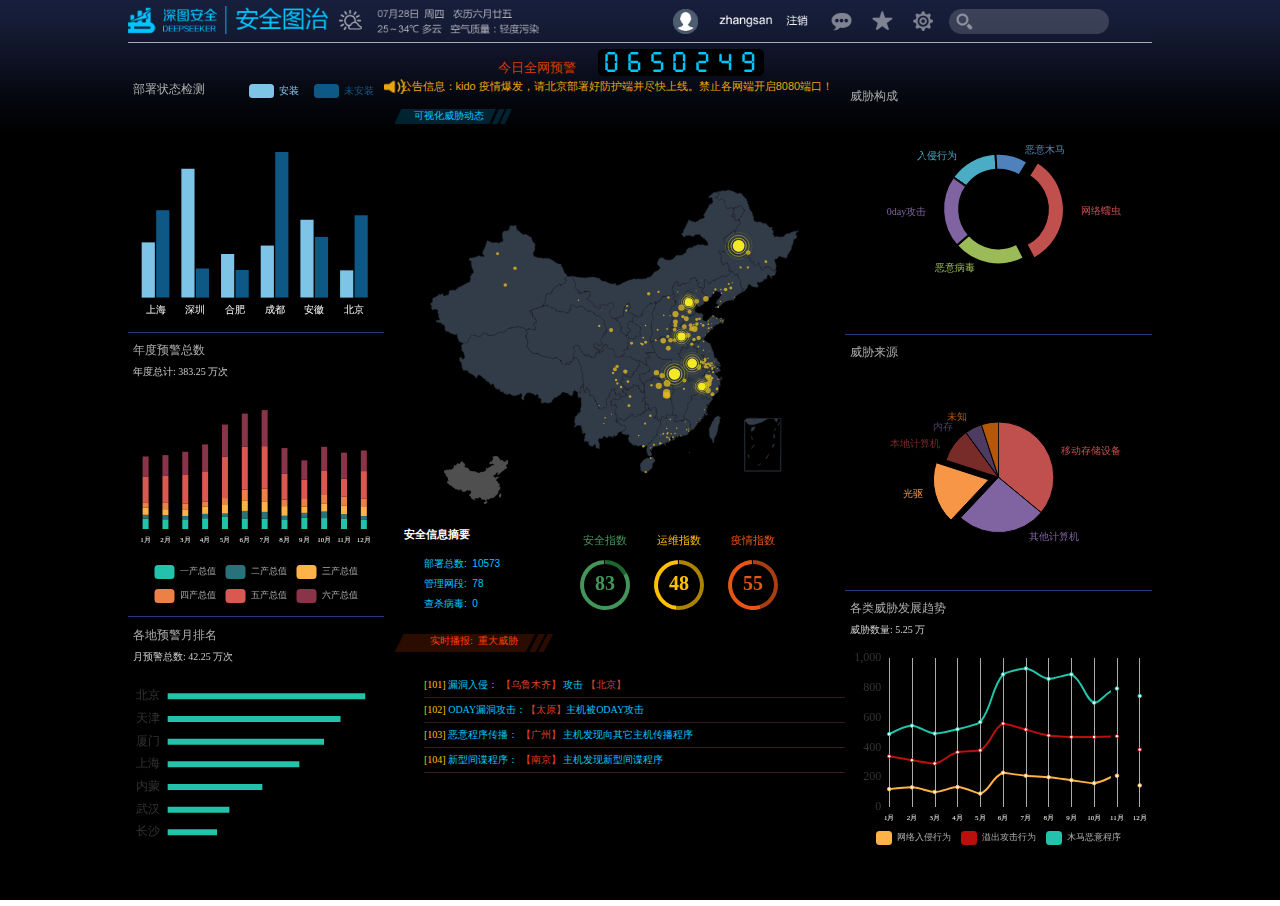
==== index.html @ c9304889 "refactor index-list.js" ====
<!DOCTYPE html>
<html lang="en">
<head>
    <meta charset="utf-8">
    <meta http-equiv="x-ua-compatible" content="ie-edge">
    <title>Security Chart</title>
    <meta name="viewport" content="width=device-width, initial-scale=1">

    <script type="text/javascript" src="js/echarts/echarts-all-3.js"></script>
    <script type="text/javascript" src="js/echarts/extension/dataTool.min.js"></script>
    <script type="text/javascript" src="js/echarts/map/js/china.js"></script>
    <!--<script type="text/javascript" src="js/echarts/map/js/world.js"></script>-->
    <script type="text/javascript" src="js/echarts/extension/bmap.min.js"></script>

    <link rel="stylesheet" href="css/main.css">
    <link rel="stylesheet" href="css/normalize.css">

    <script src="js/jquery/2.0.2/jquery.min.js"></script>
    <script src="js/jqueryui/1.10.3/jquery-ui.min.js"></script>
    <script src="js/knockout/knockout-2.2.1.js"></script>
    <script src="js/sevenSeg.js"></script>
</head>
<body>
    <div class="container">
        <div class="header" id="header">
            <script>$("#header").load("header.html")</script>
        </div>
        <div class="warning" style="width:100%; text-align: center;">
            今日全网预警
            <div class="sevenSegContainer">
                <div data-bind="sevenSeg: { digits: 7, value: '0650249' }"
                     class="warningNum">
                </div>
            </div>

        </div>
        <div class="float-layout">
            <div class="left">
                <div class="deploy-mon" id="deploy-mon">deploy monitor</div>
                <div class="yearly-warn" id="yearly-warn">yearly warning count</div>
                <div class="monthly-rank" id="monthly-rank">monthly warning rank</div>
            </div>
            <div class="center">
                <div class="info-board">
                    <p class="info-text marquee">公告信息：kido 疫情爆发，请北京部署好防护端并尽快上线。禁止各网端开启8080端口！</p>
                </div>
                <div class="dynamic-title" id="dynamic-title"><a target="_self" href="deployment.html">可视化威胁动态</a></div>
                <div class="geo-visual" id="geo-visual">

                </div>
                <div class="map-thumb"><img src="images/map-thumbnail.png"></div>

                <div class="threat-index" id="threat-index">
                    <div class="info-brief" id="info-brief">
                        <h3 class="list-title">安全信息摘要</h3>
                        <ul>
                            <li>部署总数:&nbsp;&nbsp;10573</li>
                            <li>管理网段:&nbsp;&nbsp;78</li>
                            <li>查杀病毒:&nbsp;&nbsp;0</li>
                        </ul>
                    </div>
                    <div class="security-index" id="security-index"></div>
                    <div class="op-index" id="op-index"></div>
                    <div class="virus-index" id="virus-index"></div>
                </div>
                <div class="live-report" id="live-report">
                    <div class="live-title" id="live-title">实时播报:&nbsp;&nbsp;重大威胁</div>
                    <div class="live-list" id="live-list">
                        <ul>
                            <li><span class="live-order">[101]</span> <span class="live-text">漏洞入侵：</span> <span class="live-local">【乌鲁木齐】</span> <span class="live-text">攻击</span> <span class="live-local">【北京】</span></li>
                            <li><span class="live-order">[102]</span>
                                <span class="live-text">ODAY漏洞攻击：</span><span class="live-local">【太原】</span><span class="live-text">主机被ODAY攻击</span></li>
                            <li><span class="live-order">[103]</span> <span class="live-text">恶意程序传播：</span> <span class="live-local">【广州】</span> <span class="live-text">主机发现向其它主机传播程序</span></li>
                            <li><span class="live-order">[104]</span> <span class="live-text">新型间谍程序：</span> <span class="live-local">【南京】</span> <span class="live-text">主机发现新型间谍程序</span></li>
                        </ul>
                    </div>
                </div>
            </div>
            <div class="right">
                <div class="threat-comp" id="threat-comp">threat composition</div>
                <div class="threat-source" id="threat-source">threat source</div>
                <div class="threat-trends" id="threat-trends">threat trends</div>
            </div>
        </div>
    </div>
    <!--TODO: better method to call function of JavaScript -->
    <script type="text/javascript" src="js/commonFunction.js"></script>
    <script type="text/javascript" src="js/deploy-monitor.js"></script>
    <script type="text/javascript" src="js/yearly-warning.js"></script>
    <script type="text/javascript" src="js/monthly-rank.js"></script>
    <script type="text/javascript" src="js/threat-comp.js"></script>
    <script type="text/javascript" src="js/threat-source.js"></script>
    <script type="text/javascript" src="js/threat-trends.js"></script>
    <script type="text/javascript" src="js/geo-visual.js"></script>
    <!--<script type="text/javascript" src="js/index-list.js"></script>-->
    <script type="text/javascript">
        generatePie( "security-index",'安全指数', 83, '#43955a','#1b672f');
        generatePie( "op-index",'运维指数', 48, '#ffc000','#ac8300');
        generatePie( "virus-index",'疫情指数', 55, '#ea5513','#a93f0f');

        $(function () {
            var viewModel = {
                mainExampleValue: ko.observable(-5.234),
                testValue1: ko.observable(-12.4),
                testValue2: ko.observable(9876)
            };
            ko.applyBindings(viewModel);
        });
    </script>
</body>
</html>
---- css/main.css ----
html {
    position: relative;
    height: 100%;
    min-height: 100%;
}

body {
    height: 100%;
    margin: 0;
    background: url(../images/bg.jpg) fixed;
    background-size: cover;

    font-family: 'Open Sans', 'helvetica', arial, sans-serif, Georgia, "Times New Roman", "Microsoft YaHei", "微软雅黑", STXihei, "华文细黑", serif;
    font-weight: 300;
    font-size: 12px;
    color: #62686f;
}

a {
    text-decoration: none;
}

.container {
    width: 1024px;
    height: 768px;
    margin: 0 auto;
    'border: 2px solid blue;
    display: table;
}

.header {
    width: 100%;
    height: 36px;
    margin-top: 6px;
    margin-bottom: 6px;
    border-bottom: 1px groove #aaaaaa;

    vertical-align: bottom;
    'display: inline-block;
    'border: 2px solid red;
}

.logo {
    width: 20%;
    display: inline-block;
    text-align: left;
    'border: 2px solid red;
}

.weather {
    width: 20%;
    display: inline-block;
    text-align: center;
    'border: 2px solid red;
}

.user {
    width: 38%;
    display: inline-block;
    text-align: right;
    'border: 2px solid red;
}

.search {
    width: 18%;
    display: inline-block;
    text-align: center;
    'border: 2px solid red;
}

.warning {
    text-align: center;
    font-size: 13px;
    color: #d53c03;
    height: 30px;
    vertical-align: text-top;
    overflow: hidden;
}

.sevenSegContainer
{
    display: inline-block;
    background-color: Black;
    border-radius: 5px;
    margin-left: 18px;
    margin-right: 18px;
    text-align: center;

}
.warningNum
{
    padding: 0.25em;
    height: 20px;
    width: 160px;
}

.float-layout {
    height: 100%;
    overflow: hidden;
    'border: 1px solid yellow;
}

.left {
    width: 25%;
    height: 100%;
    float: left;
}

.left .deploy-mon {
    height: 32%;
    border-bottom: 1px solid #253980;
    padding-bottom: 7px;
}

.left .yearly-warn {
    height: 35%;
    padding-top: 7px;
    padding-bottom: 7px;
    border-bottom: 1px solid #253980;
}

.left .monthly-rank {
    height: 32%;
    padding-top: 8px;
    'border: 1px solid green;
}

.center {
    width: 45%;
    height: 100%;
    background: url(../images/center-bg.png) no-repeat;
    background-size: cover;
    float: left;
}

.center .info-board {
    height: 30px;
    'border: 1px solid white;
    background-color: #191b22;
}

/* Make it a marquee */
.marquee {
    width: 100%;
    margin: 0 auto;
    overflow: hidden;
    white-space: nowrap;
    box-sizing: border-box;
    animation: marquee 30s linear infinite;
}

.marquee:hover {
    animation-play-state: paused
}

/* Make it move */
@keyframes marquee {
    0%   { text-indent: 20em }
    100% { text-indent: -80em }
}

.info-text {
    padding-left: 1.5em;
    position: relative;
    font-size: 11px;
    color: #eaa510;
}


/* ::before was :before before ::before was ::before - kthx */
.info-text:before, .info-text::before {
    z-index: 2;
    content: '';
    position: absolute;
    top: -1em;
    left: -1em;
    width: .5em;
    height: .5em;
}

.info-text:after, .info-text::after {
    z-index: 1;
    content: '';
    position: absolute;
    top: 0;
    left: 0;
    width: 2em;
    height: 2em;

    background-image: url(../images/speaker.png);
    'background-image: url(../images/speaker.png), linear-gradient(90deg, #000 70%, #191b22);
    background-repeat: no-repeat;
    background-size: 30px 16px;
}

.center .dynamic-title {
    height: 5%;
    width: 130px;
    background: url(../images/dynamic-bg.png) 10px -5px no-repeat;
    background-size: 120px 20px;
    color: #00c6ff;
    font-size: 10px;
    font-family: "Microsoft YaHei", "微软雅黑", STXihei, "华文细黑";
    text-align: center;
}

.center .dynamic-title a {
    text-decoration: none;
    color: #00c6ff;
}

.center .geo-visual {
    height: 48%;
    z-index: 1;
    'border: 1px solid white;
}

.center .threat-index {
    height: 15%;
    background: url(../images/index-bg.png) center no-repeat;
    background-size: 95% 90%;
    overflow: hidden;
    margin: 0 auto;
    display: flex;
    justify-content: left;
    'border: 1px solid blue;
}

.center .threat-index .info-brief {
    height: 100%;
    width: 40%;
    float: left;
    'border: 1px solid white;
}

.center .threat-index .info-brief .list-title {
    color: #ffffff;
    font-size: 11px;
    margin-left: 20px;
}

.center .threat-index .info-brief ul li{
    list-style: none;
    line-height: 20px;
    color: #00c6ff;
    font-size: 10px;
}

.security-index,
.op-index,
.virus-index
{
    height: 100%;
    width: 16%;
    'border: 1px solid yellow;
    float: left;
}

.center .live-report {
    height: 35%;

    'border: 1px solid white;
}

.center .live-report .live-title {
    margin-top: 3px;
    height: 10%;
    width: 180px;
    vertical-align: bottom;
    background: url(../images/live-bg.png) 10px -2px no-repeat;
    background-size: 160px 20px;
    color: #ff3c00;
    font-size: 10px;
    font-family: "Microsoft YaHei", "微软雅黑", STXihei, "华文细黑";
    text-align: center;
}

.center .live-report .live-list ul li {
    list-style: none;
    line-height: 24px;
    font-size: 10px;
    font-family: "Microsoft YaHei", "微软雅黑", STXihei, "华文细黑";
    border-bottom: 1px groove #361a1c;
}

.center .live-report .live-list .live-order {
    color: #ffc000;
}

.center .live-report .live-list .live-local {
    color: #d7422c;
}

.center .live-report .live-list .live-text {
    color: #00c6ff;
}

.right {
    width: 30%;
    height: 100%;
    float: left;
}

.right .threat-comp {

    height: 32%;
    border-bottom: 1px solid #253980;
    padding-top: 7px;
    padding-bottom: 2px;
}

.right .threat-source {
    height: 32%;
    border-bottom: 1px solid #253980;
    padding-top: 7px;
    padding-bottom: 2px;
}

.right .threat-trends {
    height: 33%;
    padding-top: 7px;
    'border: 1px solid green;
}

.map-thumb {
    width: 0px;
    z-index: 9;
    position: relative;
    left:60px;
    top: -60px;
    float: left;
}
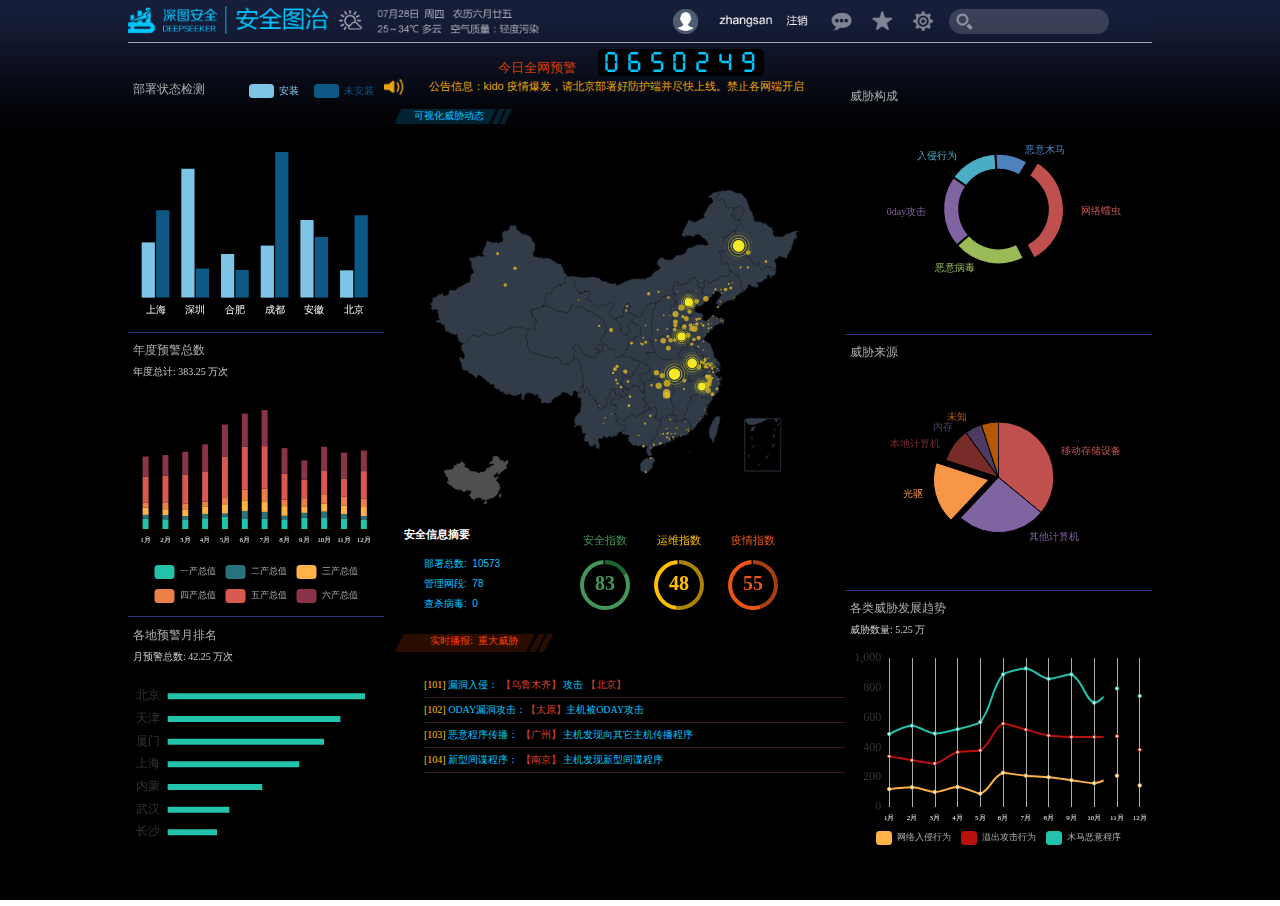
==== commit 16fecdc9: "need some fixed" ====
--- a/index.html
+++ b/index.html
@@ -42,7 +42,8 @@
             </div>
             <div class="center">
                 <div class="info-board">
-                    <p class="info-text marquee">公告信息：kido 疫情爆发，请北京部署好防护端并尽快上线。禁止各网端开启8080端口！</p>
+                    <img src="images/speaker.png" style="float:left; height: 16px; width: 28px;" />
+                    <p class="info-text marquee" style="float:left;">公告信息：kido 疫情爆发，请北京部署好防护端并尽快上线。禁止各网端开启8080端口！</p>
                 </div>
                 <div class="dynamic-title" id="dynamic-title"><a target="_self" href="deployment.html">可视化威胁动态</a></div>
                 <div class="geo-visual" id="geo-visual">
--- a/css/main.css
+++ b/css/main.css
@@ -40,33 +40,33 @@
     'border: 2px solid red;
 }
 
-.logo {
-    width: 20%;
-    display: inline-block;
-    text-align: left;
-    'border: 2px solid red;
-}
-
-.weather {
-    width: 20%;
-    display: inline-block;
-    text-align: center;
-    'border: 2px solid red;
-}
-
-.user {
-    width: 38%;
-    display: inline-block;
-    text-align: right;
-    'border: 2px solid red;
-}
-
-.search {
-    width: 18%;
-    display: inline-block;
-    text-align: center;
-    'border: 2px solid red;
-}
+/*.logo {*/
+    /*width: 20%;*/
+    /*display: inline-block;*/
+    /*text-align: left;*/
+    /*'border: 2px solid red;*/
+/*}*/
+
+/*.weather {*/
+    /*width: 20%;*/
+    /*display: inline-block;*/
+    /*text-align: center;*/
+    /*'border: 2px solid red;*/
+/*}*/
+
+/*.user {*/
+    /*width: 38%;*/
+    /*display: inline-block;*/
+    /*text-align: right;*/
+    /*'border: 2px solid red;*/
+/*}*/
+
+/*.search {*/
+    /*width: 18%;*/
+    /*display: inline-block;*/
+    /*text-align: center;*/
+    /*'border: 2px solid red;*/
+/*}*/
 
 .warning {
     text-align: center;
@@ -137,11 +137,15 @@
     height: 30px;
     'border: 1px solid white;
     background-color: #191b22;
+    overflow: hidden;
+    diesplay: flex;
+    margin: 0 auto;
+
 }
 
 /* Make it a marquee */
 .marquee {
-    width: 100%;
+    width: 85%;
     margin: 0 auto;
     overflow: hidden;
     white-space: nowrap;
@@ -155,7 +159,7 @@
 
 /* Make it move */
 @keyframes marquee {
-    0%   { text-indent: 20em }
+    0%   { text-indent: 40em }
     100% { text-indent: -80em }
 }
 
@@ -167,31 +171,30 @@
 }
 
 
-/* ::before was :before before ::before was ::before - kthx */
-.info-text:before, .info-text::before {
-    z-index: 2;
-    content: '';
-    position: absolute;
-    top: -1em;
-    left: -1em;
-    width: .5em;
-    height: .5em;
-}
-
-.info-text:after, .info-text::after {
-    z-index: 1;
-    content: '';
-    position: absolute;
-    top: 0;
-    left: 0;
-    width: 2em;
-    height: 2em;
-
-    background-image: url(../images/speaker.png);
-    'background-image: url(../images/speaker.png), linear-gradient(90deg, #000 70%, #191b22);
-    background-repeat: no-repeat;
-    background-size: 30px 16px;
-}
+/*!* ::before was :before before ::before was ::before - kthx *!*/
+/*.info-text:before, .info-text::before {*/
+    /*z-index: 2;*/
+    /*content: '';*/
+    /*position: absolute;*/
+    /*top: -1em;*/
+    /*left: -1em;*/
+    /*width: .5em;*/
+    /*height: .5em;*/
+/*}*/
+
+/*.info-text:after, .info-text::after {*/
+    /*z-index: 1;*/
+    /*content: '';*/
+    /*position: absolute;*/
+    /*top: 0;*/
+    /*left: 0;*/
+    /*width: 2em;*/
+    /*height: 2em;*/
+    /*!*background-image: url(../images/speaker.png);*!*/
+    /*'background-image: url(../images/speaker.png), linear-gradient(90deg, #000 70%, #191b22);*/
+    /*!*background-repeat: no-repeat;*!*/
+    /*!*background-size: 30px 16px;*!*/
+/*}*/
 
 .center .dynamic-title {
     height: 5%;
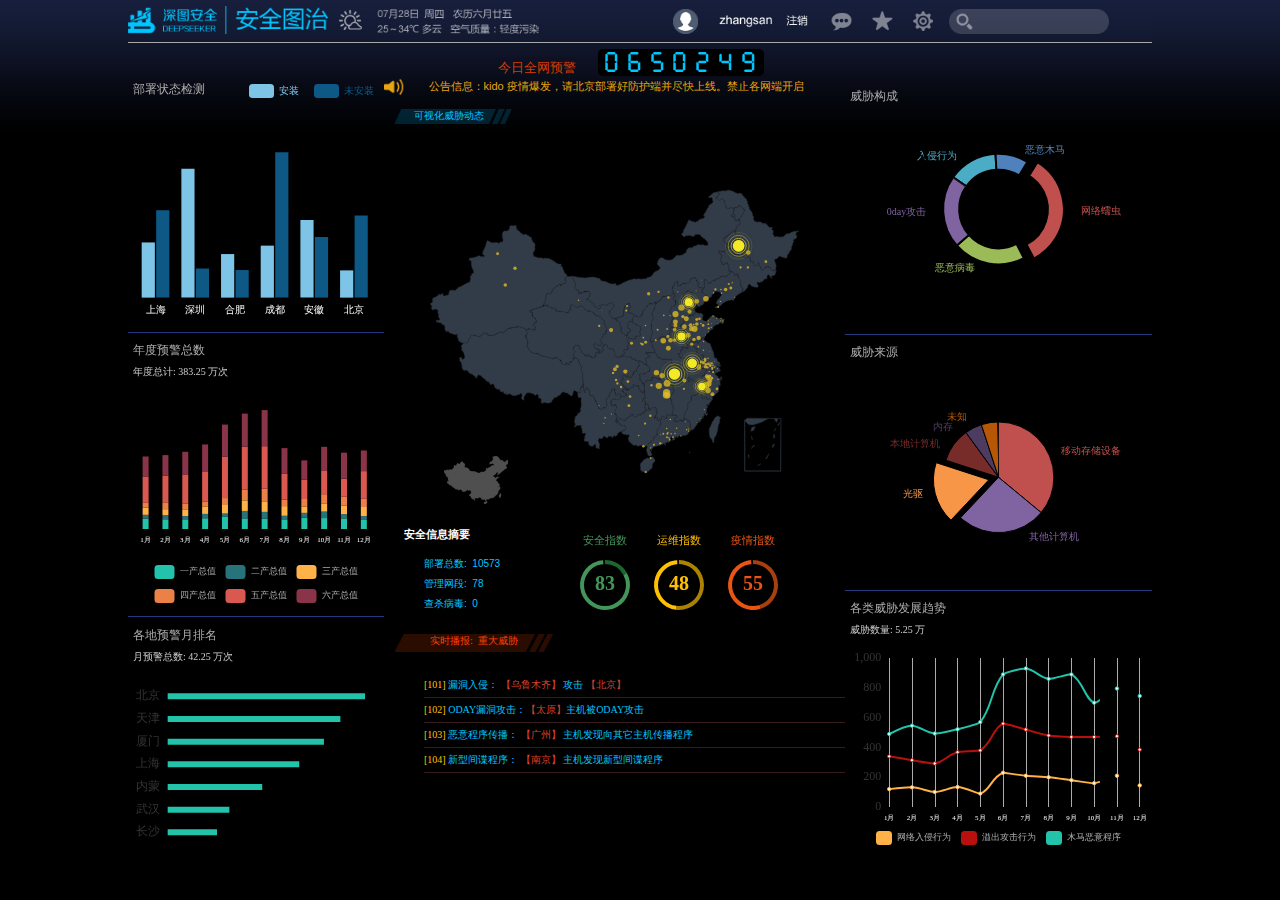
==== commit 99850417: "just for preview" ====
--- a/index.html
+++ b/index.html
@@ -14,6 +14,7 @@
 
     <link rel="stylesheet" href="css/main.css">
     <link rel="stylesheet" href="css/normalize.css">
+    <link rel="stylesheet" href="css/header.css" >
 
     <script src="js/jquery/2.0.2/jquery.min.js"></script>
     <script src="js/jqueryui/1.10.3/jquery-ui.min.js"></script>
@@ -23,7 +24,21 @@
 <body>
     <div class="container">
         <div class="header" id="header">
-            <script>$("#header").load("header.html")</script>
+            <!--<script>$("#header").load("header.html")</script>-->
+            <div class="header" style="background: url(images/head-bg.png) fixed; ">
+                <div class="logo">
+                    <a target="_self" href="index.html"><img src="images/logo.png" style="width:200px" /></a>
+                </div>
+                <div class="weather">
+                    <img src="images/weather.png" style="width:200px" />
+                </div>
+                <div class="user">
+                    <img src="images/user_info.png" style="width:260px"/>
+                </div>
+                <div class="search">
+                    <img src="images/search.png" style="width:160px;"/>
+                </div>
+            </div>
         </div>
         <div class="warning" style="width:100%; text-align: center;">
             今日全网预警
--- a/css/header.css
+++ b/css/header.css
@@ -0,0 +1,41 @@
+.header {
+    width: 100%;
+    height: 36px;
+    margin-top: 6px;
+    margin-bottom: 6px;
+    border-bottom: 1px groove #aaaaaa;
+
+    vertical-align: bottom;
+    background: url(../images/header-bg.png) fixed;
+    background-size: contain;
+'display: inline-block;
+'border: 2px solid red;
+}
+
+.logo {
+    width: 20%;
+    display: inline-block;
+    text-align: left;
+'border: 2px solid red;
+}
+
+.weather {
+    width: 20%;
+    display: inline-block;
+    text-align: center;
+'border: 2px solid red;
+}
+
+.user {
+    width: 38%;
+    display: inline-block;
+    text-align: right;
+'border: 2px solid red;
+}
+
+.search {
+    width: 18%;
+    display: inline-block;
+    text-align: center;
+'border: 2px solid red;
+}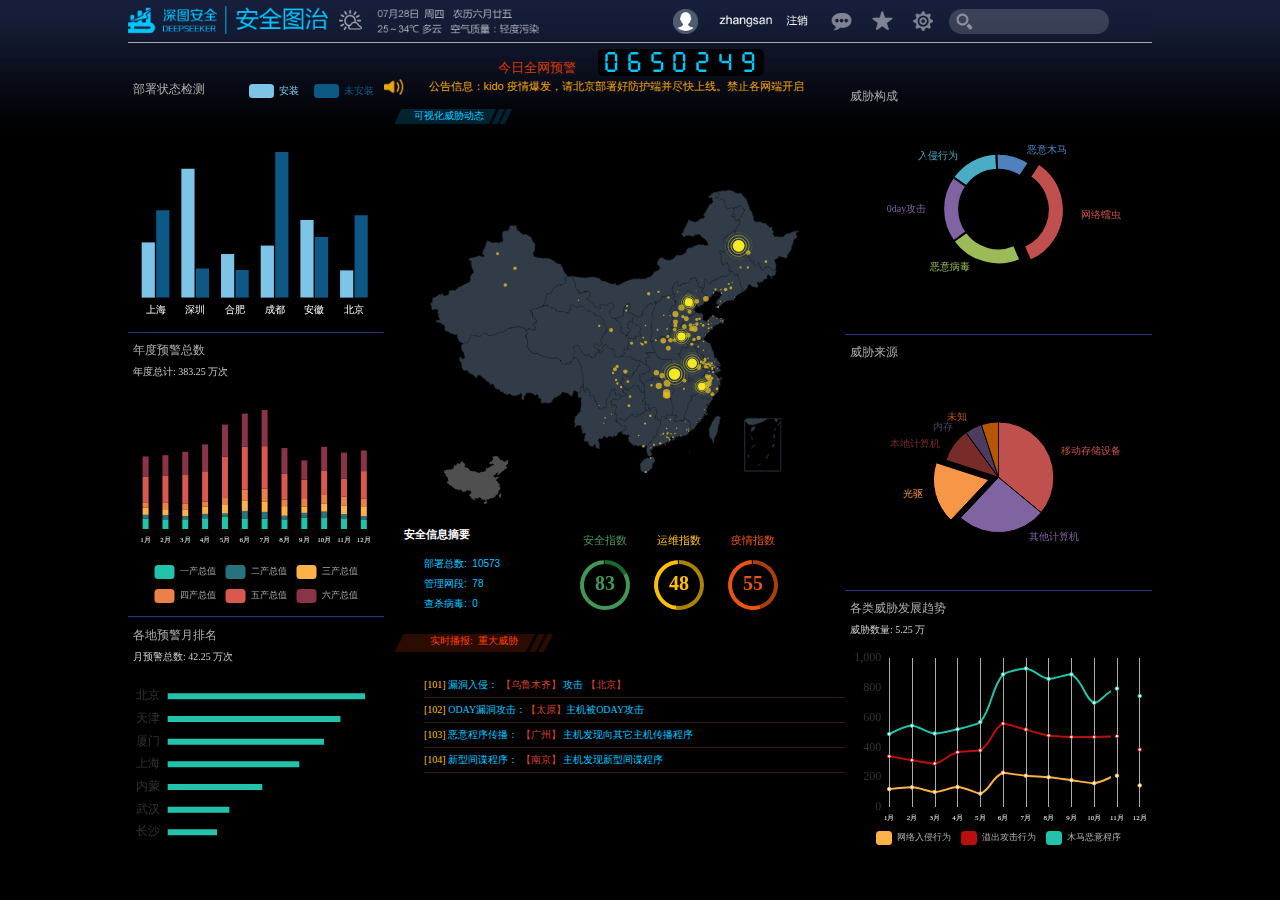
==== commit b9817903: "threatList.html" ====
--- a/index.html
+++ b/index.html
@@ -65,7 +65,6 @@
 
                 </div>
                 <div class="map-thumb"><img src="images/map-thumbnail.png"></div>
-
                 <div class="threat-index" id="threat-index">
                     <div class="info-brief" id="info-brief">
                         <h3 class="list-title">安全信息摘要</h3>
--- a/css/main.css
+++ b/css/main.css
@@ -140,7 +140,6 @@
     overflow: hidden;
     diesplay: flex;
     margin: 0 auto;
-
 }
 
 /* Make it a marquee */
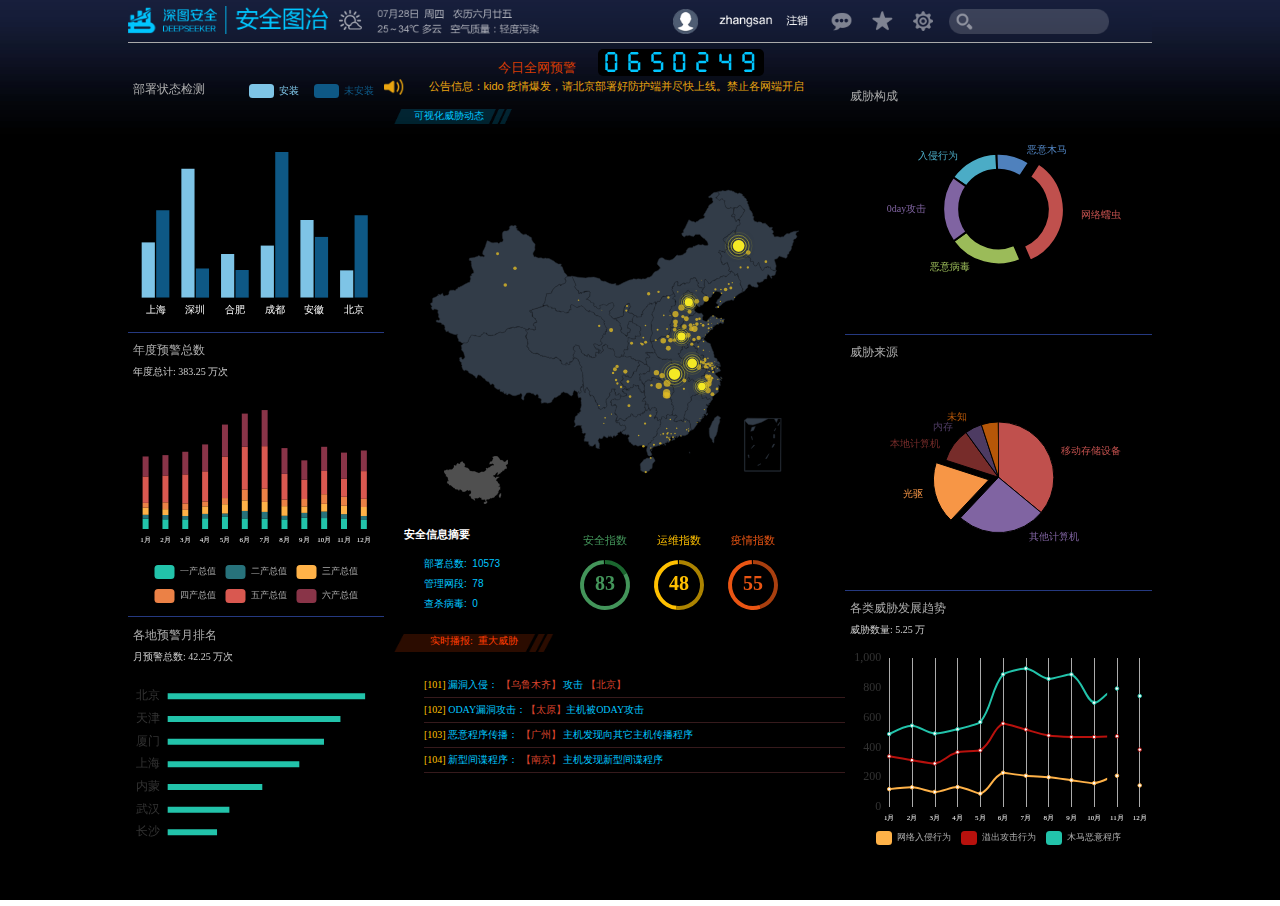
==== commit 8fb81cf4: "threatComposition" ====
--- a/index.html
+++ b/index.html
@@ -20,6 +20,7 @@
     <script src="js/jqueryui/1.10.3/jquery-ui.min.js"></script>
     <script src="js/knockout/knockout-2.2.1.js"></script>
     <script src="js/sevenSeg.js"></script>
+
 </head>
 <body>
     <div class="container">
@@ -100,10 +101,11 @@
     </div>
     <!--TODO: better method to call function of JavaScript -->
     <script type="text/javascript" src="js/commonFunction.js"></script>
+    <script type="text/javascript" src="js/index.js"></script>
+
     <script type="text/javascript" src="js/deploy-monitor.js"></script>
     <script type="text/javascript" src="js/yearly-warning.js"></script>
     <script type="text/javascript" src="js/monthly-rank.js"></script>
-    <script type="text/javascript" src="js/threat-comp.js"></script>
     <script type="text/javascript" src="js/threat-source.js"></script>
     <script type="text/javascript" src="js/threat-trends.js"></script>
     <script type="text/javascript" src="js/geo-visual.js"></script>
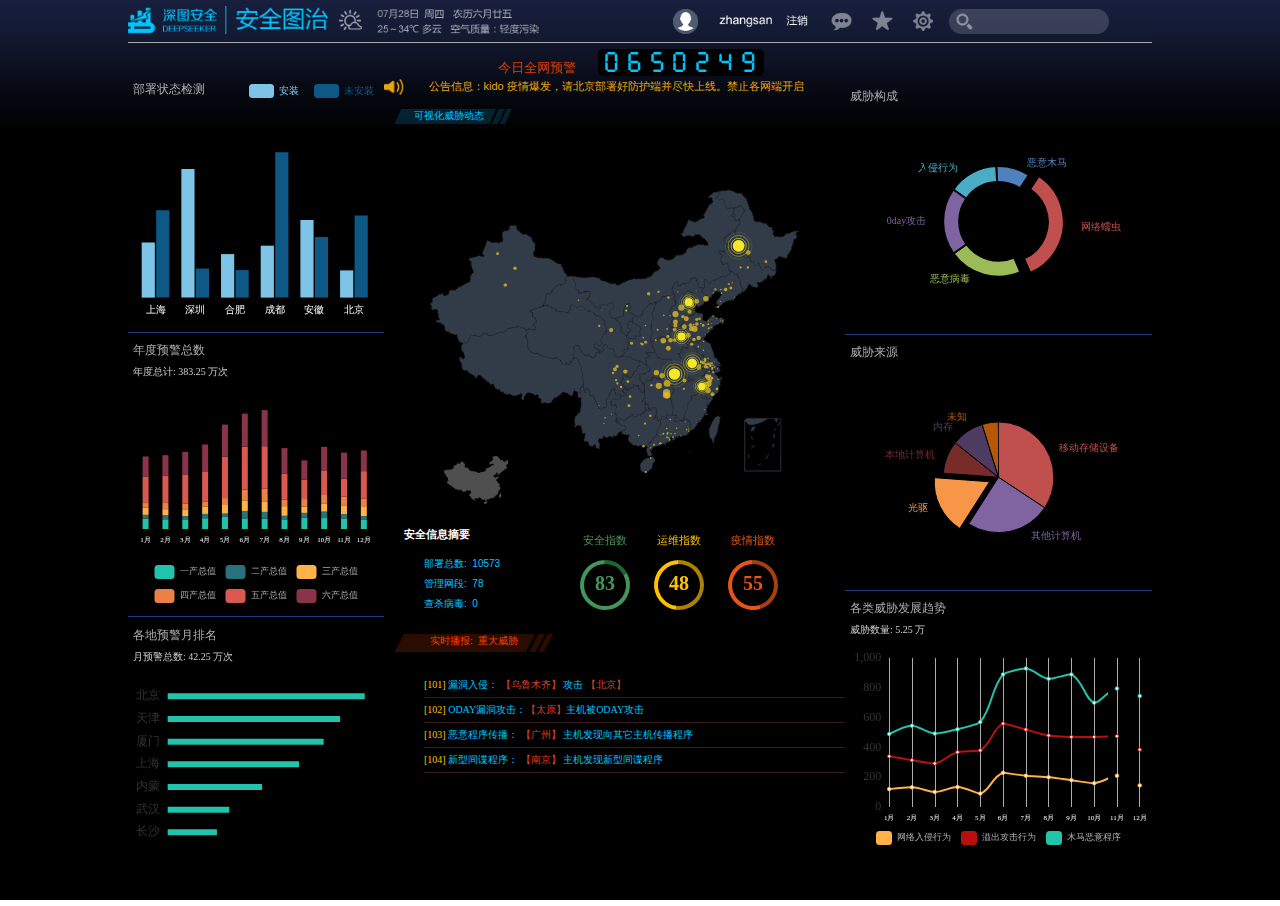
==== commit 2f2727ee: "threattrends chart" ====
--- a/index.html
+++ b/index.html
@@ -106,23 +106,6 @@
     <script type="text/javascript" src="js/deploy-monitor.js"></script>
     <script type="text/javascript" src="js/yearly-warning.js"></script>
     <script type="text/javascript" src="js/monthly-rank.js"></script>
-    <script type="text/javascript" src="js/threat-source.js"></script>
-    <script type="text/javascript" src="js/threat-trends.js"></script>
     <script type="text/javascript" src="js/geo-visual.js"></script>
-    <!--<script type="text/javascript" src="js/index-list.js"></script>-->
-    <script type="text/javascript">
-        generatePie( "security-index",'安全指数', 83, '#43955a','#1b672f');
-        generatePie( "op-index",'运维指数', 48, '#ffc000','#ac8300');
-        generatePie( "virus-index",'疫情指数', 55, '#ea5513','#a93f0f');
-
-        $(function () {
-            var viewModel = {
-                mainExampleValue: ko.observable(-5.234),
-                testValue1: ko.observable(-12.4),
-                testValue2: ko.observable(9876)
-            };
-            ko.applyBindings(viewModel);
-        });
-    </script>
 </body>
 </html>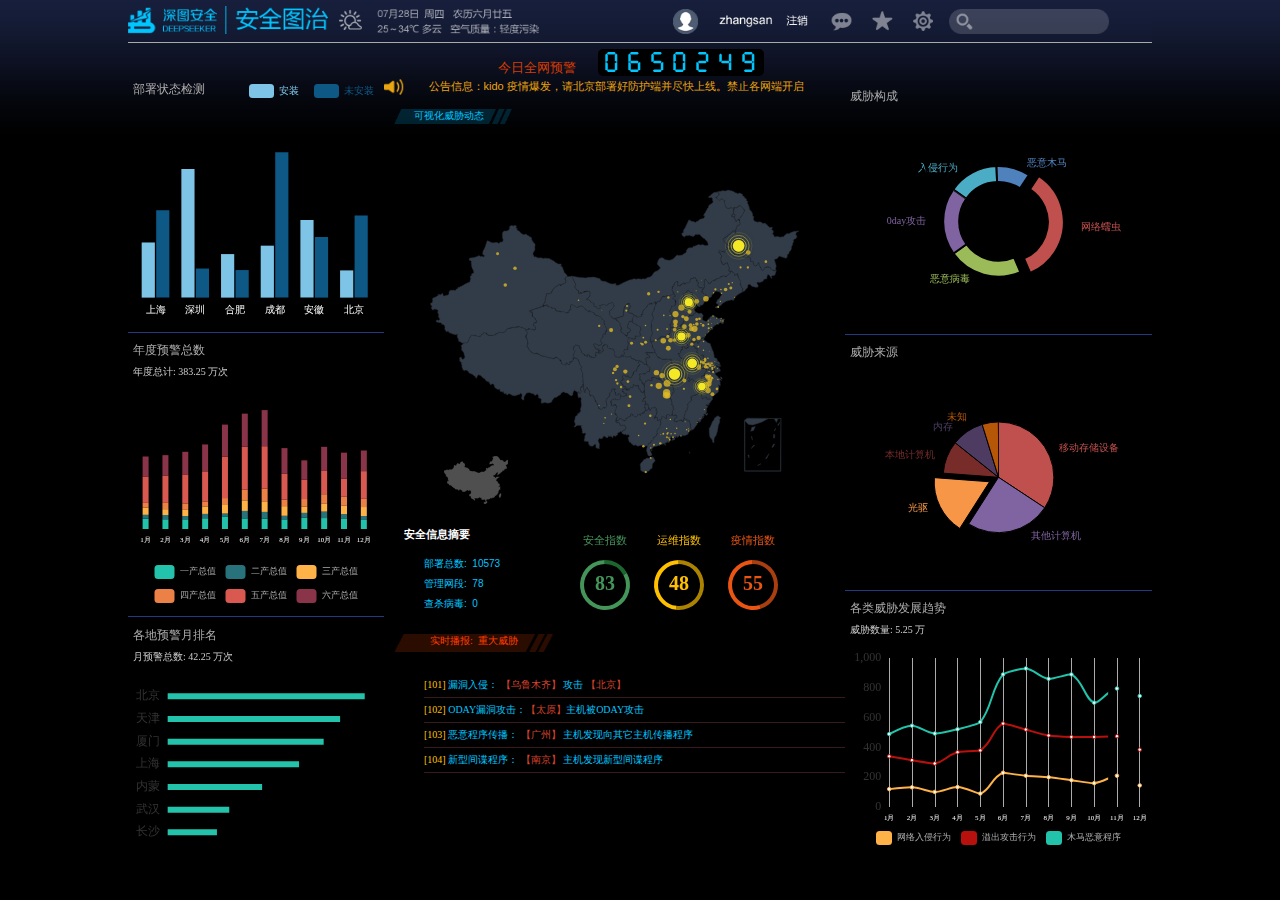
==== commit 163909bb: "threat trends" ====
--- a/index.html
+++ b/index.html
@@ -3,7 +3,7 @@
 <head>
     <meta charset="utf-8">
     <meta http-equiv="x-ua-compatible" content="ie-edge">
-    <title>Security Chart</title>
+    <title>安全图治 首页</title>
     <meta name="viewport" content="width=device-width, initial-scale=1">
 
     <script type="text/javascript" src="js/echarts/echarts-all-3.js"></script>
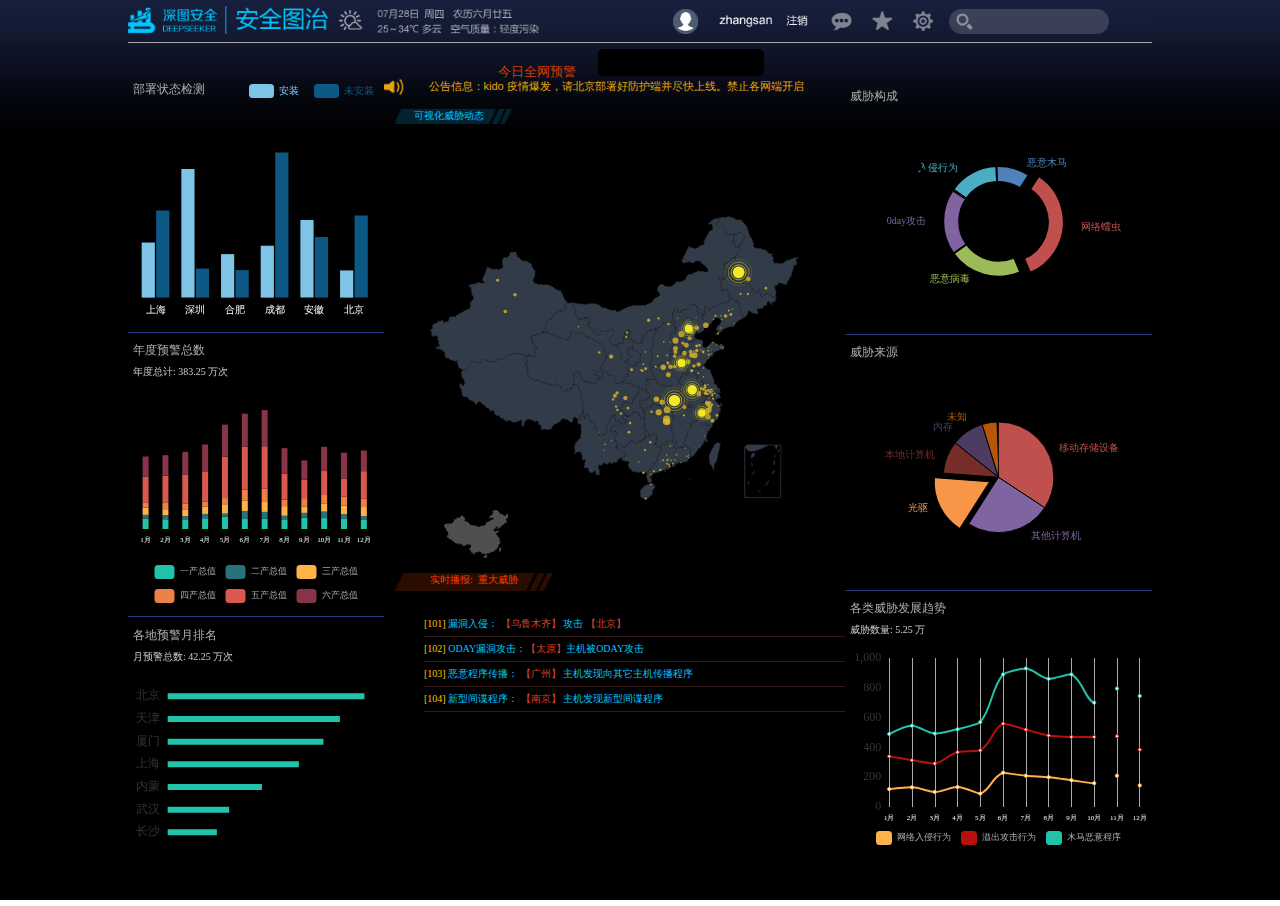
==== commit efe7f6db: "threatDynamicList" ====
--- a/index.html
+++ b/index.html
@@ -66,19 +66,19 @@
 
                 </div>
                 <div class="map-thumb"><img src="images/map-thumbnail.png"></div>
-                <div class="threat-index" id="threat-index">
-                    <div class="info-brief" id="info-brief">
-                        <h3 class="list-title">安全信息摘要</h3>
-                        <ul>
-                            <li>部署总数:&nbsp;&nbsp;10573</li>
-                            <li>管理网段:&nbsp;&nbsp;78</li>
-                            <li>查杀病毒:&nbsp;&nbsp;0</li>
-                        </ul>
-                    </div>
-                    <div class="security-index" id="security-index"></div>
-                    <div class="op-index" id="op-index"></div>
-                    <div class="virus-index" id="virus-index"></div>
-                </div>
+                <!--<div class="threat-index" id="threat-index">-->
+                    <!--<div class="info-brief" id="info-brief">-->
+                        <!--<h3 class="list-title">安全信息摘要</h3>-->
+                        <!--<ul>-->
+                            <!--<li>部署总数:&nbsp;&nbsp;10573</li>-->
+                            <!--<li>管理网段:&nbsp;&nbsp;78</li>-->
+                            <!--<li>查杀病毒:&nbsp;&nbsp;0</li>-->
+                        <!--</ul>-->
+                    <!--</div>-->
+                    <!--<div class="security-index" id="security-index"></div>-->
+                    <!--<div class="op-index" id="op-index"></div>-->
+                    <!--<div class="virus-index" id="virus-index"></div>-->
+                <!--</div>-->
                 <div class="live-report" id="live-report">
                     <div class="live-title" id="live-title">实时播报:&nbsp;&nbsp;重大威胁</div>
                     <div class="live-list" id="live-list">
--- a/css/main.css
+++ b/css/main.css
@@ -212,7 +212,8 @@
 }
 
 .center .geo-visual {
-    height: 48%;
+    height: 55%;
+    'height: 48%;
     z-index: 1;
     'border: 1px solid white;
 }
